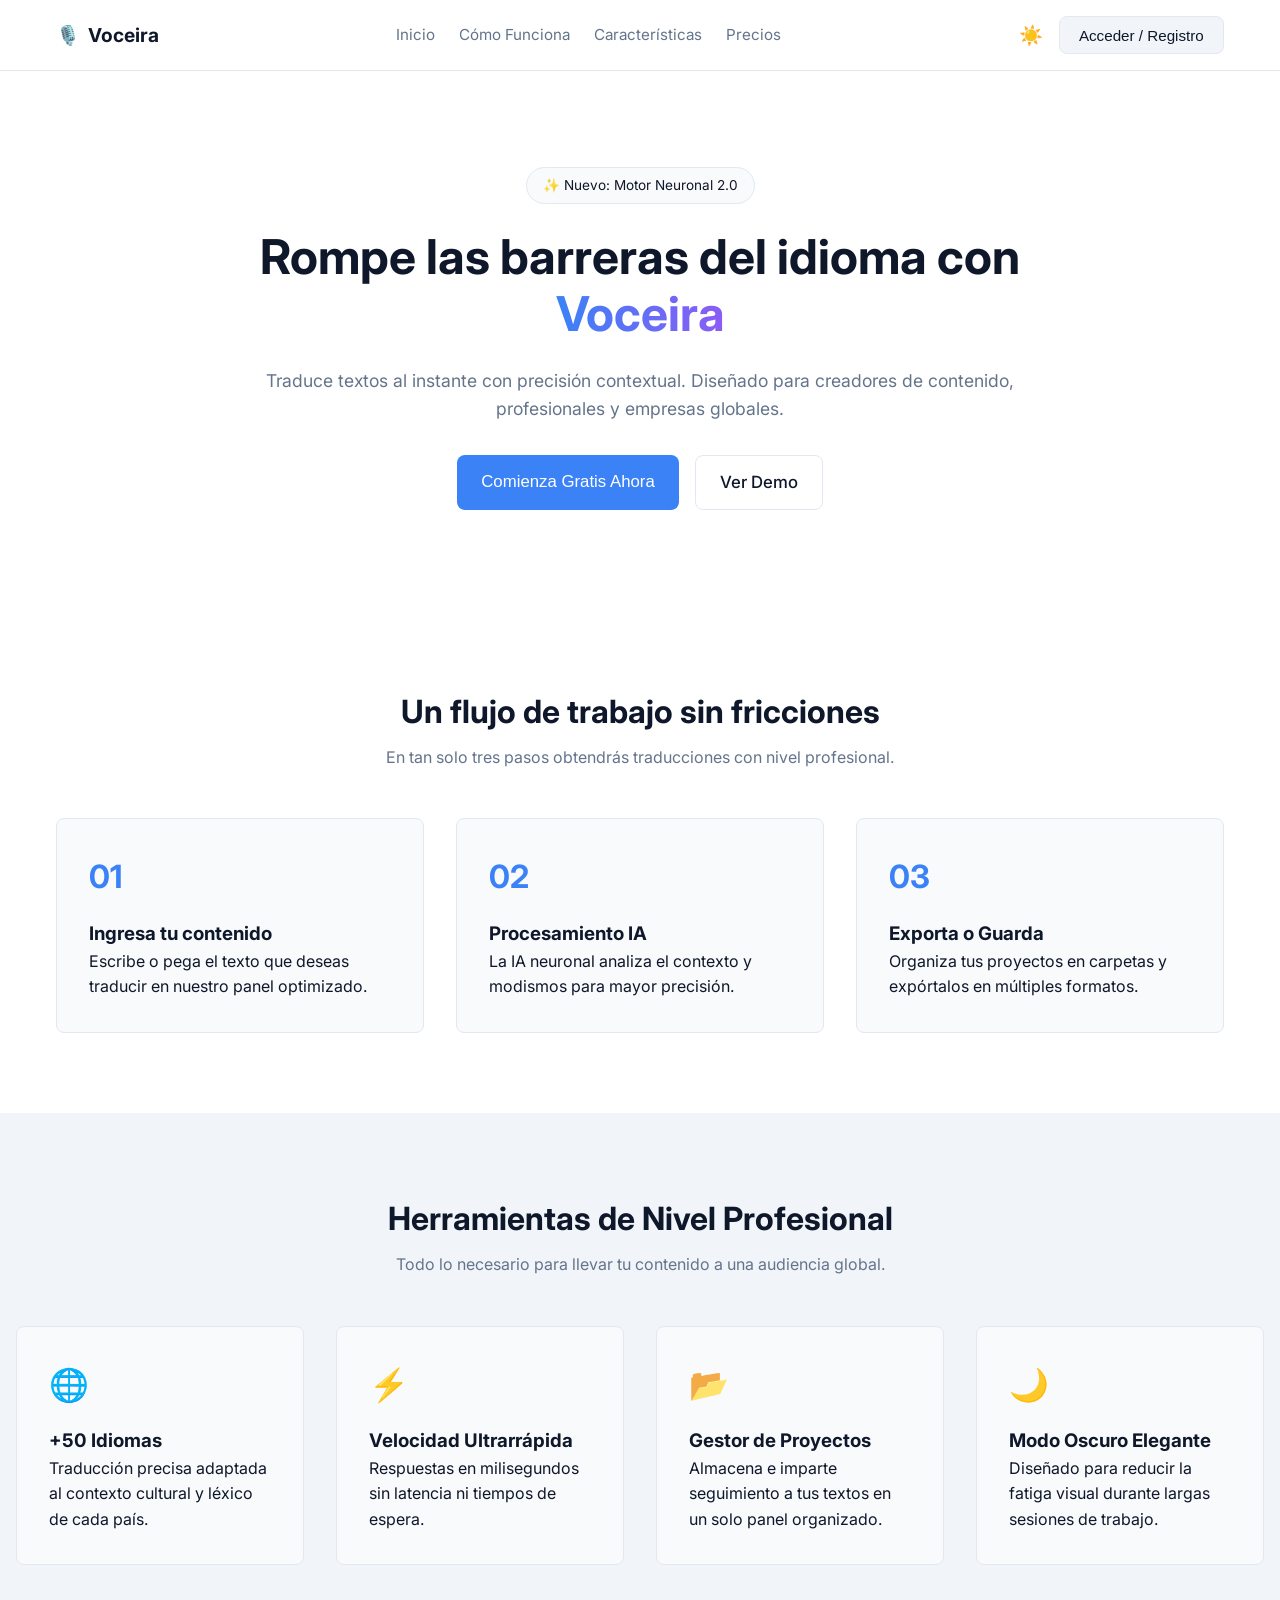
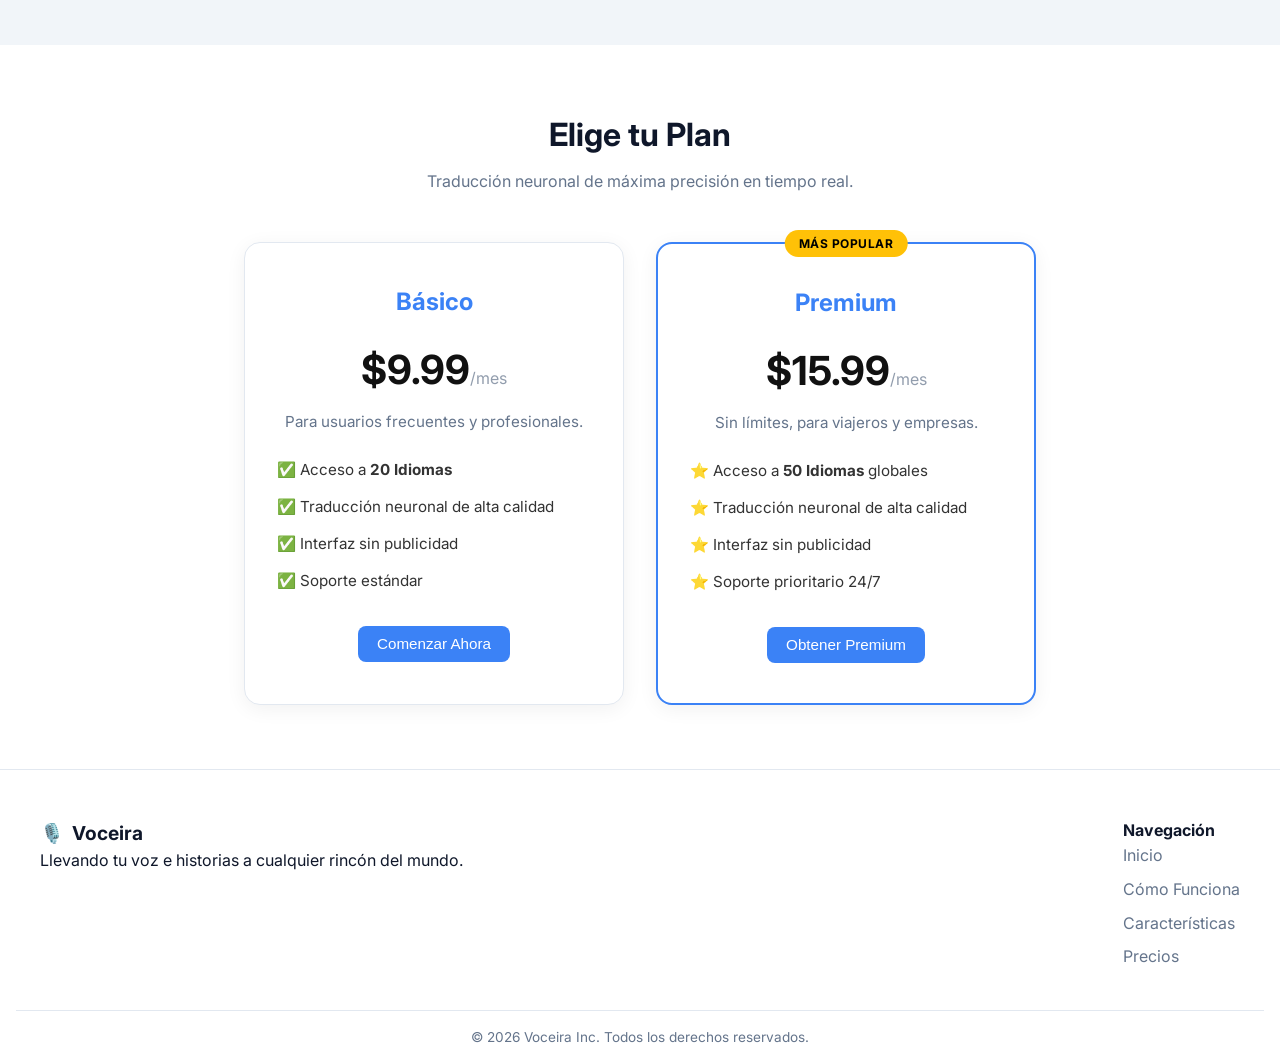
==== VOCEIRAWEB/app.html @ f8624eb5 "Add files via upload" ====
<!DOCTYPE html>
<html lang="es" data-theme="light">
<head>
  <meta charset="UTF-8">
  <meta name="viewport" content="width=device-width, initial-scale=1.0">
  <title>Voceira App - Panel de Control</title>
  <link rel="stylesheet" href="styles.css">
  <link href="https://fonts.googleapis.com/css2?family=Inter:wght@300;400;500;600;700&display=swap" rel="stylesheet">
</head>
<body class="app-body">

  <header class="navbar app-header">
    <div class="nav-container">
      <a href="app.html" class="logo">
        <span class="logo-icon">🎙️</span>
        <span class="logo-text">Voceira <span class="badge-app">PRO</span></span>
      </a>
      <div class="nav-actions">
        <button class="theme-toggle" id="theme-toggle" title="Cambiar tema">☀️</button>
        <a href="index.html" class="btn btn-outline btn-sm" id="btn-logout">Cerrar Sesión</a>
      </div>
    </div>
  </header>

  <div class="app-container">
    <!-- Sidebar -->
    <aside class="sidebar">
      <div class="user-card">
        <div class="avatar" id="user-avatar">US</div>
        <div class="user-details">
          <h4 id="user-name">Usuario</h4>
          <span id="user-plan-text">Plan Activo</span>
        </div>
      </div>
      <nav class="sidebar-nav">
        <button class="sidebar-btn active" data-panel="panel-traductor">
          <span>🌐</span> Traductor IA
        </button>
        <button class="sidebar-btn" data-panel="panel-proyectos">
          <span>📊</span> Mis Proyectos
        </button>
        <button class="sidebar-btn" data-panel="panel-ajustes">
          <span>⚙️</span> Ajustes
        </button>
      </nav>
    </aside>

    <!-- Main Content Area -->
    <main class="app-content">
      
      <!-- Panel Traductor -->
      <section id="panel-traductor" class="app-panel active-panel">
        <div class="panel-header">
          <h2>Traducción Neuronal</h2>
          <p>Selecciona los idiomas e ingresa tu texto para procesarlo en tiempo real.</p>
        </div>

        <div class="translator-card">
          <div class="translator-toolbar">
            <select id="lang-from" class="select-box">
              <option value="es">Español</option>
              <option value="en">Inglés</option>
            </select>
            <button class="btn-swap" id="btn-swap" title="Intercambiar idiomas">⇄</button>
            <select id="lang-to" class="select-box">
              <option value="en">Inglés</option>
              <option value="es">Español</option>
            </select>
          </div>

          <div class="translator-grid">
            <div class="text-box">
              <textarea id="translate-input" placeholder="Escribe o pega el texto aquí..."></textarea>
              <div class="box-footer">
                <span class="char-count" id="char-count">0 caracteres</span>
                <button class="btn btn-primary" id="btn-translate">Traducir Ahora</button>
              </div>
            </div>

            <div class="text-box output-box">
              <textarea id="translate-output" readonly placeholder="La traducción aparecerá aquí..."></textarea>
              <div class="box-footer">
                <span class="status-tag" id="status-tag">Listo</span>
                <button class="btn btn-secondary" id="btn-save">Guardar Proyecto</button>
              </div>
            </div>
          </div>
        </div>
      </section>

      <!-- Panel Proyectos -->
      <section id="panel-proyectos" class="app-panel">
        <div class="panel-header">
          <h2>Historial de Proyectos</h2>
          <p>Tus traducciones recientes guardadas en la nube.</p>
        </div>
        <div class="table-card">
          <table class="data-table">
            <thead>
              <tr>
                <th>Nombre del Proyecto</th>
                <th>Idiomas</th>
                <th>Fecha</th>
                <th>Estado</th>
              </tr>
            </thead>
            <tbody id="projects-list">
              <tr>
                <td>Documento Comercial V2</td>
                <td>ES ➔ EN</td>
                <td>Hoy, 10:42 AM</td>
                <td><span class="badge-status success">Completado</span></td>
              </tr>
              <tr>
                <td>Presentación para Cliente</td>
                <td>EN ➔ FR</td>
                <td>Ayer, 04:15 PM</td>
                <td><span class="badge-status success">Completado</span></td>
              </tr>
            </tbody>
          </table>
        </div>
      </section>

      <!-- Panel Ajustes -->
      <section id="panel-ajustes" class="app-panel">
        <div class="panel-header">
          <h2>Configuración de la Cuenta y Planes</h2>
        </div>
        <div class="settings-card">
          <h3>Gestionar Suscripción</h3>
          <p>Actualiza tu plan para desbloquear más idiomas en el motor.</p>
          <div class="btn-group-row">
            <button class="btn btn-secondary" id="btn-upgrade-basico">Cambiar a Plan Básico ($9.99 / 20 Idiomas)</button>
            <button class="btn btn-primary" id="btn-upgrade-premium">Cambiar a Plan Premium ($15.99 / 50 Idiomas)</button>
          </div>
        </div>
        <div class="settings-card danger-zone">
          <h3>Zona de Peligro</h3>
          <p>Reiniciar los datos borrará el usuario guardado localmente.</p>
          <button class="btn btn-outline btn-danger" id="btn-reset">Borrar Cache y Reiniciar</button>
        </div>
      </section>

    </main>
  </div>

  <script src="app.js"></script>
</body>
</html>
---- VOCEIRAWEB/styles.css ----
:root {
  /* Modo Claro */
  --bg-body: #ffffff;
  --bg-card: #f8fafc;
  --bg-alt: #f1f5f9;
  --text-main: #0f172a;
  --text-muted: #64748b;
  --primary: #3b82f6;
  --primary-hover: #2563eb;
  --border: #e2e8f0;
  --danger: #ef4444;
  --success: #10b981;
  --sidebar-bg: #f8fafc;
  --radius: 8px;
  --shadow: 0 4px 6px -1px rgba(0, 0, 0, 0.1);
}

[data-theme="dark"] {
  /* Modo Oscuro */
  --bg-body: #0f172a;
  --bg-card: #1e293b;
  --bg-alt: #1e293b;
  --text-main: #f8fafc;
  --text-muted: #94a3b8;
  --primary: #60a5fa;
  --primary-hover: #3b82f6;
  --border: #334155;
  --sidebar-bg: #0f172a;
  --shadow: 0 4px 6px -1px rgba(0, 0, 0, 0.5);
}

* {
  margin: 0;
  padding: 0;
  box-sizing: border-box;
}

body {
  font-family: 'Inter', sans-serif;
  background-color: var(--bg-body);
  color: var(--text-main);
  line-height: 1.6;
  transition: background-color 0.3s, color 0.3s;
}

a {
  text-decoration: none;
  color: inherit;
}

/* ===========================
   BOTONES
=========================== */
.btn {
  display: inline-block;
  padding: 0.6rem 1.2rem;
  border-radius: var(--radius);
  font-weight: 500;
  cursor: pointer;
  border: none;
  transition: all 0.2s;
  text-align: center;
  font-size: 0.95rem;
}

.btn-primary {
  background: var(--primary);
  color: #fff;
}

.btn-primary:hover {
  background: var(--primary-hover);
}

.btn-secondary {
  background: var(--bg-alt);
  color: var(--text-main);
  border: 1px solid var(--border);
}

.btn-secondary:hover {
  background: var(--border);
}

.btn-outline {
  background: transparent;
  color: var(--text-main);
  border: 1px solid var(--border);
}

.btn-outline:hover {
  border-color: var(--primary);
  color: var(--primary);
}

.btn-danger {
  color: var(--danger);
  border-color: var(--danger);
}
.btn-danger:hover {
  background: var(--danger);
  color: #fff;
}

.btn-large {
  padding: 0.8rem 1.5rem;
  font-size: 1.05rem;
}
.btn-sm {
  padding: 0.4rem 0.8rem;
  font-size: 0.85rem;
}
.btn-full {
  width: 100%;
}

/* ===========================
   NAVBAR (INDEX)
=========================== */
.navbar {
  border-bottom: 1px solid var(--border);
  background: var(--bg-body);
  position: sticky;
  top: 0;
  z-index: 100;
}
.nav-container {
  max-width: 1200px;
  margin: 0 auto;
  padding: 1rem;
  display: flex;
  justify-content: space-between;
  align-items: center;
}
.logo {
  display: flex;
  align-items: center;
  gap: 0.5rem;
  font-weight: 700;
  font-size: 1.2rem;
}
.nav-links {
  display: flex;
  gap: 1.5rem;
  align-items: center;
}
.nav-link {
  font-size: 0.95rem;
  color: var(--text-muted);
}
.nav-link:hover {
  color: var(--primary);
}
.nav-actions {
  display: flex;
  gap: 1rem;
  align-items: center;
}
.theme-toggle {
  background: none;
  border: none;
  font-size: 1.2rem;
  cursor: pointer;
}
.hamburger {
  display: none;
  background: none;
  border: none;
  flex-direction: column;
  gap: 4px;
  cursor: pointer;
}
.hamburger .bar {
  width: 25px;
  height: 3px;
  background-color: var(--text-main);
  transition: 0.3s;
}
.nav-mobile-actions {
  display: none;
}

@media (max-width: 768px) {
  .hamburger { display: flex; }
  .nav-actions { display: none; }
  .nav-links {
    display: none;
    flex-direction: column;
    position: absolute;
    top: 60px;
    left: 0;
    width: 100%;
    background: var(--bg-body);
    border-bottom: 1px solid var(--border);
    padding: 1rem;
  }
  .nav-links.active { display: flex; }
  .nav-mobile-actions { display: flex; flex-direction: column; gap: 1rem; margin-top: 1rem; }
}

/* ===========================
   SECCIONES (INDEX)
=========================== */
.section-padding {
  padding: 5rem 1rem;
  max-width: 1200px;
  margin: 0 auto;
}
.bg-alt {
  background-color: var(--bg-alt);
  max-width: 100%;
}
.section-header {
  text-align: center;
  margin-bottom: 3rem;
}
.section-header h2 {
  font-size: 2rem;
  margin-bottom: 0.5rem;
}
.section-header p {
  color: var(--text-muted);
}

/* HERO */
.hero-section {
  text-align: center;
  padding: 6rem 1rem;
  max-width: 800px;
  margin: 0 auto;
}
.badge {
  display: inline-block;
  background: var(--bg-card);
  border: 1px solid var(--border);
  padding: 0.4rem 1rem;
  border-radius: 50px;
  font-size: 0.85rem;
  margin-bottom: 1.5rem;
}
.hero-section h1 {
  font-size: 3rem;
  line-height: 1.2;
  margin-bottom: 1.5rem;
}
.gradient-text {
  background: linear-gradient(90deg, var(--primary), #8b5cf6);
  -webkit-background-clip: text;
  -webkit-text-fill-color: transparent;
}
.hero-subtitle {
  font-size: 1.1rem;
  color: var(--text-muted);
  margin-bottom: 2rem;
}
.hero-buttons {
  display: flex;
  justify-content: center;
  gap: 1rem;
}

/* CARDS */
.steps-grid, .features-grid, .pricing-grid {
  display: grid;
  grid-template-columns: repeat(auto-fit, minmax(280px, 1fr));
  gap: 2rem;
}
.step-card, .feature-card {
  background: var(--bg-card);
  padding: 2rem;
  border-radius: var(--radius);
  border: 1px solid var(--border);
}
.step-icon, .feature-icon {
  font-size: 2rem;
  margin-bottom: 1rem;
  color: var(--primary);
  font-weight: 700;
}
.pricing-card {
  background: var(--bg-card);
  border: 1px solid var(--border);
  padding: 2rem;
  border-radius: var(--radius);
  position: relative;
}
.pricing-card.popular {
  border-color: var(--primary);
  transform: scale(1.05);
}
.popular-tag {
  position: absolute;
  top: -12px;
  left: 50%;
  transform: translateX(-50%);
  background: var(--primary);
  color: white;
  padding: 0.2rem 1rem;
  border-radius: 50px;
  font-size: 0.8rem;
}
.pricing-card .price {
  font-size: 2.5rem;
  font-weight: 700;
  margin: 1.5rem 0;
}
.pricing-card .price span {
  font-size: 1rem;
  color: var(--text-muted);
  font-weight: 400;
}
.pricing-features {
  list-style: none;
  margin-bottom: 2rem;
}
.pricing-features li {
  margin-bottom: 0.8rem;
  color: var(--text-muted);
}

/* FOOTER */
.footer {
  border-top: 1px solid var(--border);
  padding: 3rem 1rem 1rem;
}
.footer-container {
  max-width: 1200px;
  margin: 0 auto;
  display: flex;
  justify-content: space-between;
  flex-wrap: wrap;
  gap: 2rem;
  margin-bottom: 2rem;
}
.footer-links a {
  display: block;
  color: var(--text-muted);
  margin-bottom: 0.5rem;
}
.footer-bottom {
  text-align: center;
  color: var(--text-muted);
  font-size: 0.85rem;
  border-top: 1px solid var(--border);
  padding-top: 1rem;
}

/* ===========================
   MODAL DE AUTENTICACIÓN
=========================== */
.modal-overlay {
  position: fixed;
  top: 0; left: 0; width: 100%; height: 100%;
  background: rgba(0,0,0,0.5);
  display: none;
  justify-content: center;
  align-items: center;
  z-index: 1000;
}
.modal-overlay.active {
  display: flex;
}
.modal-card {
  background: var(--bg-body);
  padding: 2rem;
  border-radius: var(--radius);
  width: 90%;
  max-width: 400px;
  position: relative;
  box-shadow: var(--shadow);
}
.close-modal {
  position: absolute;
  top: 1rem; right: 1rem;
  background: none; border: none; font-size: 1.5rem;
  cursor: pointer; color: var(--text-muted);
}
.auth-tabs {
  display: flex;
  margin-bottom: 1.5rem;
  border-bottom: 1px solid var(--border);
}
.tab-btn {
  flex: 1;
  background: none; border: none;
  padding: 0.8rem;
  cursor: pointer;
  color: var(--text-muted);
  border-bottom: 2px solid transparent;
}
.tab-btn.active {
  color: var(--primary);
  border-color: var(--primary);
}
.auth-form {
  display: none;
}
.auth-form.active-form {
  display: block;
}
.auth-desc {
  font-size: 0.85rem;
  color: var(--text-muted);
  margin-bottom: 1.5rem;
}
.input-group {
  margin-bottom: 1rem;
}
.input-group label {
  display: block;
  font-size: 0.85rem;
  margin-bottom: 0.4rem;
}
.input-group input {
  width: 100%;
  padding: 0.8rem;
  border: 1px solid var(--border);
  border-radius: var(--radius);
  background: var(--bg-card);
  color: var(--text-main);
}

/* ===========================
   DASHBOARD APP (app.html)
=========================== */
.app-body {
  height: 100vh;
  display: flex;
  flex-direction: column;
}
.badge-app {
  background: var(--primary);
  color: white;
  font-size: 0.6rem;
  padding: 2px 6px;
  border-radius: 4px;
  vertical-align: super;
}
.app-container {
  display: flex;
  flex: 1;
  overflow: hidden;
}

/* Sidebar */
.sidebar {
  width: 260px;
  background: var(--sidebar-bg);
  border-right: 1px solid var(--border);
  padding: 1.5rem;
  display: flex;
  flex-direction: column;
}
.user-card {
  display: flex;
  align-items: center;
  gap: 1rem;
  margin-bottom: 2rem;
  padding-bottom: 1rem;
  border-bottom: 1px solid var(--border);
}
.avatar {
  width: 40px; height: 40px;
  background: var(--primary);
  color: white;
  border-radius: 50%;
  display: flex; justify-content: center; align-items: center;
  font-weight: bold;
}
.user-details h4 { font-size: 0.9rem; }
.user-details span { font-size: 0.75rem; color: var(--text-muted); }

.sidebar-nav {
  display: flex;
  flex-direction: column;
  gap: 0.5rem;
}
.sidebar-btn {
  background: none; border: none;
  text-align: left;
  padding: 0.8rem 1rem;
  border-radius: var(--radius);
  cursor: pointer;
  color: var(--text-muted);
  display: flex; align-items: center; gap: 0.8rem;
  transition: 0.2s;
}
.sidebar-btn:hover { background: var(--bg-body); }
.sidebar-btn.active {
  background: var(--primary);
  color: white;
}

/* App Content */
.app-content {
  flex: 1;
  padding: 2rem;
  overflow-y: auto;
  background: var(--bg-body);
}
.app-panel {
  display: none;
}
.app-panel.active-panel {
  display: block;
  animation: fadeIn 0.3s;
}
@keyframes fadeIn {
  from { opacity: 0; transform: translateY(10px); }
  to { opacity: 1; transform: translateY(0); }
}

.panel-header { margin-bottom: 2rem; }
.panel-header p { color: var(--text-muted); }

/* Translator */
.translator-card {
  background: var(--bg-card);
  border: 1px solid var(--border);
  border-radius: var(--radius);
  overflow: hidden;
}
.translator-toolbar {
  display: flex;
  align-items: center;
  padding: 1rem;
  border-bottom: 1px solid var(--border);
  gap: 1rem;
}
.select-box {
  padding: 0.5rem;
  border: 1px solid var(--border);
  border-radius: var(--radius);
  background: var(--bg-body);
  color: var(--text-main);
  flex: 1;
}
.btn-swap {
  background: var(--bg-body);
  border: 1px solid var(--border);
  border-radius: 50%;
  width: 36px; height: 36px;
  cursor: pointer;
  color: var(--text-main);
}
.translator-grid {
  display: grid;
  grid-template-columns: 1fr 1fr;
}
.text-box {
  display: flex; flex-direction: column;
  border-right: 1px solid var(--border);
}
.text-box textarea {
  width: 100%;
  height: 250px;
  border: none;
  padding: 1rem;
  resize: none;
  background: transparent;
  color: var(--text-main);
  font-family: inherit;
}
.text-box textarea:focus { outline: none; }
.output-box { border-right: none; background: var(--bg-body); }
.box-footer {
  padding: 1rem;
  border-top: 1px solid var(--border);
  display: flex;
  justify-content: space-between;
  align-items: center;
}
.char-count, .status-tag {
  font-size: 0.8rem;
  color: var(--text-muted);
}

/* Settings y Tablas */
.settings-card {
  background: var(--bg-card);
  border: 1px solid var(--border);
  padding: 1.5rem;
  border-radius: var(--radius);
  margin-bottom: 1.5rem;
}
.settings-card p {
  color: var(--text-muted);
  margin-bottom: 1rem;
}
.btn-group-row {
  display: flex;
  gap: 1rem;
  flex-wrap: wrap;
}

.table-card {
  background: var(--bg-card);
  border: 1px solid var(--border);
  border-radius: var(--radius);
  overflow-x: auto;
}
.data-table {
  width: 100%;
  border-collapse: collapse;
}
.data-table th, .data-table td {
  padding: 1rem;
  text-align: left;
  border-bottom: 1px solid var(--border);
}
.data-table th { background: var(--bg-body); color: var(--text-muted); font-weight: 500;}
.badge-status.success {
  background: rgba(16, 185, 129, 0.1);
  color: var(--success);
  padding: 0.2rem 0.6rem;
  border-radius: 50px;
  font-size: 0.8rem;
}

/* Responsive Dashboard */
@media (max-width: 900px) {
  .translator-grid { grid-template-columns: 1fr; }
  .text-box { border-right: none; border-bottom: 1px solid var(--border); }
}
@media (max-width: 768px) {
  .app-container { flex-direction: column; }
  .sidebar { width: 100%; flex-direction: row; flex-wrap: wrap; justify-content: space-between; padding: 1rem; border-right: none; border-bottom: 1px solid var(--border);}
  .user-card { border-bottom: none; margin-bottom: 0; padding-bottom: 0; }
  .sidebar-nav { flex-direction: row; width: 100%; margin-top: 1rem; overflow-x: auto; }
}
/* ==========================================
   ESTILOS DE PRECIOS (MODO CLARO Y OSCURO)
   ========================================== */

.pricing-section {
  padding: 4rem 1rem;
}

.pricing-cards-container {
  display: flex;
  justify-content: center;
  gap: 2rem;
  flex-wrap: wrap;
  margin-top: 2rem;
}

.pricing-card {
  flex: 1;
  min-width: 280px;
  max-width: 380px;
  padding: 2.5rem 2rem;
  border-radius: 16px;
  background-color: var(--card-bg, #ffffff);
  color: var(--text-color, #222222);
  border: 1px solid var(--border-color, #e2e8f0);
  box-shadow: 0 4px 20px rgba(0, 0, 0, 0.06);
  text-align: center;
  position: relative;
  transition: transform 0.3s ease, box-shadow 0.3s ease, background-color 0.3s ease;
}

.pricing-card:hover {
  transform: translateY(-5px);
  box-shadow: 0 10px 25px rgba(0, 0, 0, 0.12);
}

.pricing-card h3 {
  color: var(--primary, #007bff);
  font-size: 1.5rem;
  margin-bottom: 0.5rem;
}

.pricing-card .price {
  font-size: 2.5rem;
  font-weight: bold;
  margin: 1rem 0 0.5rem 0;
  color: var(--text-color, #111111);
}

.pricing-card .price span {
  font-size: 1rem;
  font-weight: normal;
  opacity: 0.7;
}

.pricing-subtitle {
  color: var(--text-muted, #666666);
  font-size: 0.95rem;
  margin-bottom: 1.5rem;
}

.pricing-features {
  list-style: none;
  padding: 0;
  margin: 0 0 2rem 0;
  text-align: left;
}

.pricing-features li {
  margin-bottom: 0.8rem;
  font-size: 0.95rem;
  color: var(--text-color, #333333);
}

/* Tarjeta Premium resaltada */
.pricing-card.premium {
  border: 2px solid var(--primary, #007bff);
}

.badge-popular {
  position: absolute;
  top: -14px;
  left: 50%;
  transform: translateX(-50%);
  background-color: #ffc107;
  color: #000000;
  padding: 4px 14px;
  border-radius: 20px;
  font-size: 0.75rem;
  font-weight: bold;
  letter-spacing: 0.5px;
}

/* Reglas automáticas para Modo Oscuro */
[data-theme="dark"] .pricing-card {
  background-color: var(--card-bg, #1e1e2d);
  color: var(--text-color, #f1f1f1);
  border-color: var(--border-color, #2b2b3d);
  box-shadow: 0 4px 20px rgba(0, 0, 0, 0.4);
}

[data-theme="dark"] .pricing-card .price {
  color: #ffffff;
}

[data-theme="dark"] .pricing-subtitle {
  color: #a0aec0;
}

[data-theme="dark"] .pricing-features li {
  color: #e2e8f0;
}

[data-theme="dark"] .pricing-card.premium {
  border-color: var(--primary, #3b82f6);
}
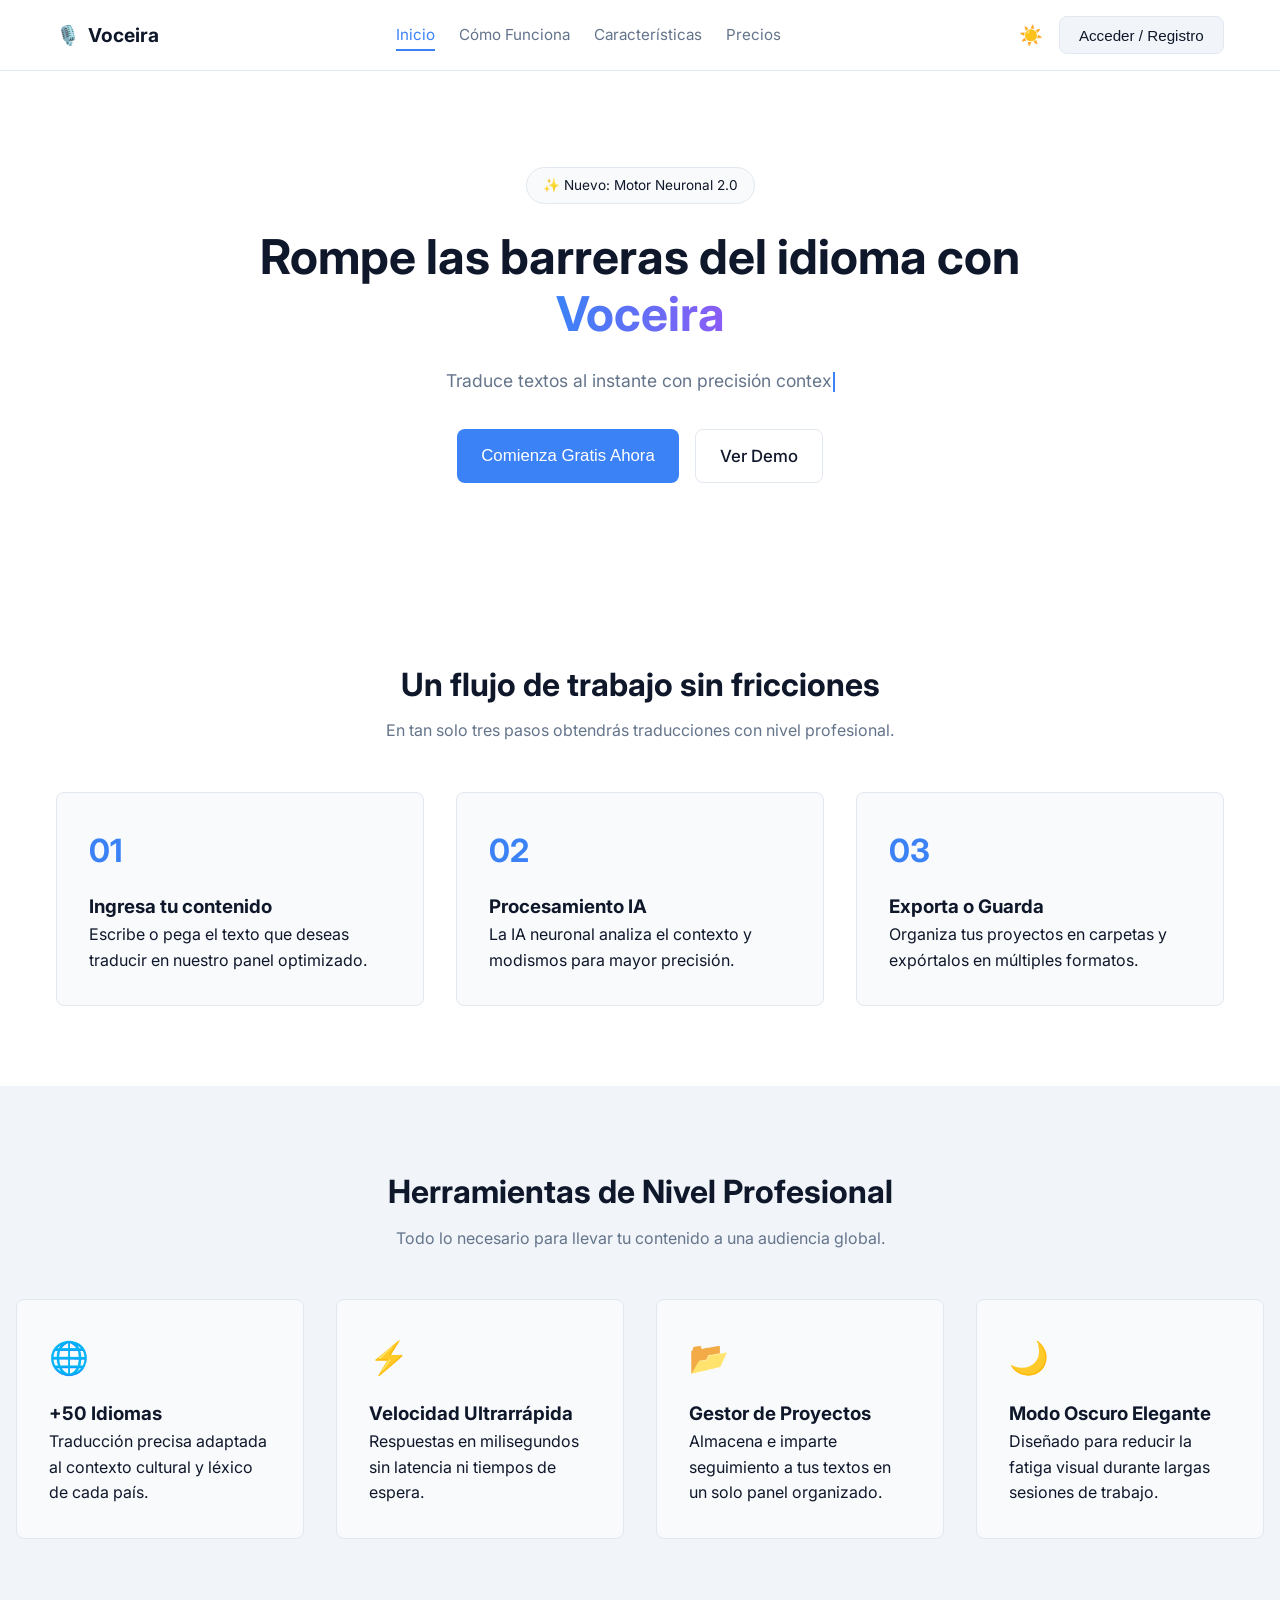
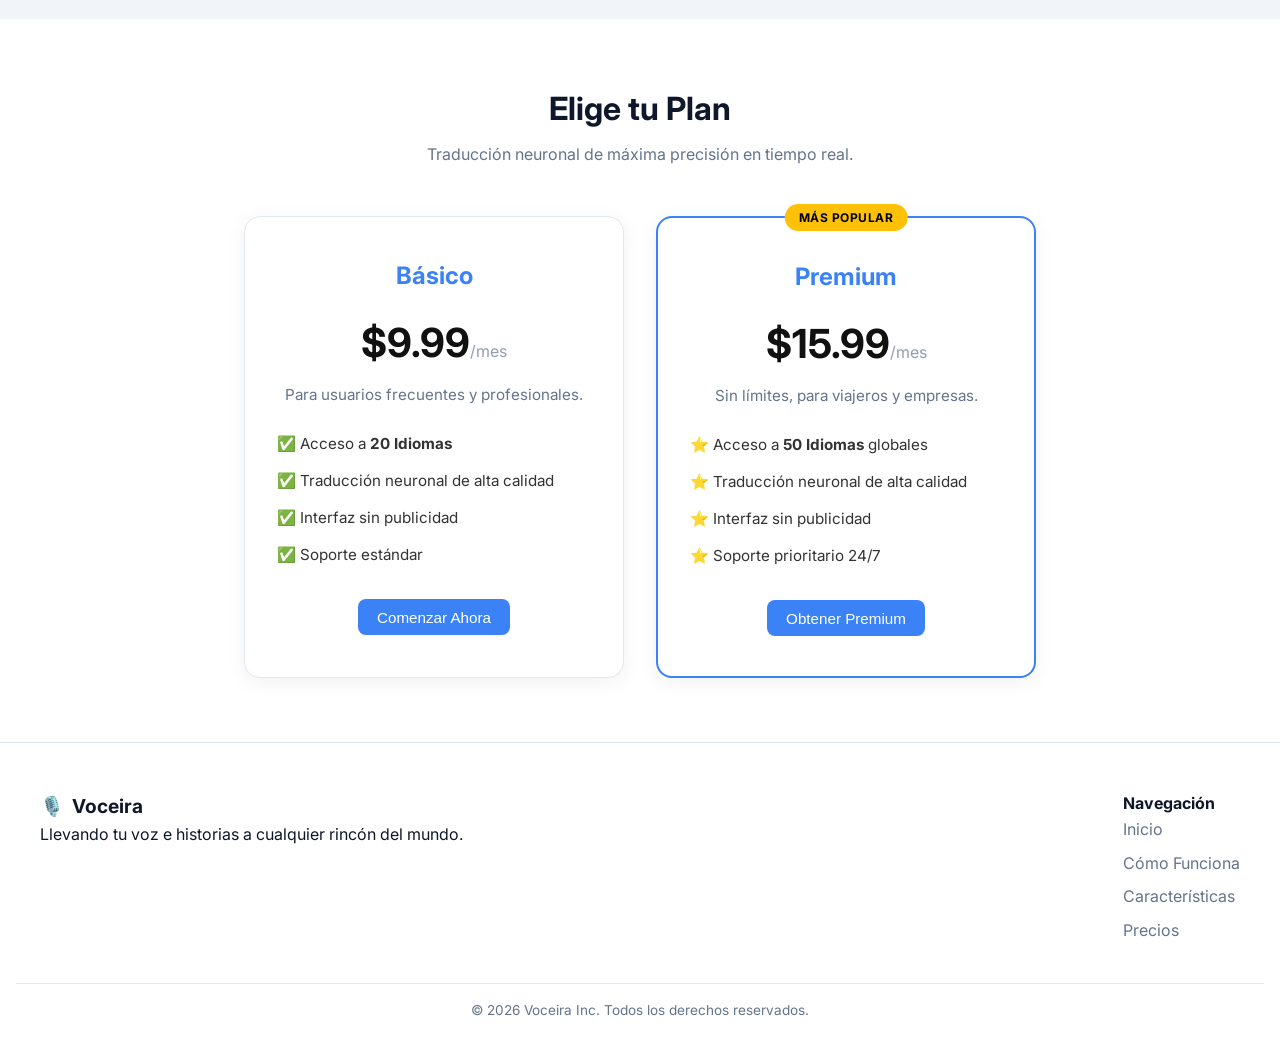
==== commit 3450a4f8: "Update app.html" ====
--- a/VOCEIRAWEB/app.html
+++ b/VOCEIRAWEB/app.html
@@ -36,6 +36,9 @@
         <button class="sidebar-btn active" data-panel="panel-traductor">
           <span>🌐</span> Traductor IA
         </button>
+        <button class="sidebar-btn" data-panel="panel-llamada">
+          <span>📞</span> Demo Llamada
+        </button>
         <button class="sidebar-btn" data-panel="panel-proyectos">
           <span>📊</span> Mis Proyectos
         </button>
@@ -47,7 +50,7 @@
 
     <!-- Main Content Area -->
     <main class="app-content">
-      
+
       <!-- Panel Traductor -->
       <section id="panel-traductor" class="app-panel active-panel">
         <div class="panel-header">
@@ -84,6 +87,52 @@
                 <button class="btn btn-secondary" id="btn-save">Guardar Proyecto</button>
               </div>
             </div>
+          </div>
+        </div>
+      </section>
+
+      <!-- Panel Demo Llamada en Vivo -->
+      <section id="panel-llamada" class="app-panel">
+        <div class="panel-header">
+          <h2>Simulación de Llamada en Vivo</h2>
+          <p>Así se ve Voceira traduciendo una conversación en tiempo real, palabra por palabra.</p>
+        </div>
+
+        <div class="call-card">
+          <div class="call-header">
+            <div class="call-status">
+              <span class="call-dot" id="call-dot"></span>
+              <span id="call-status-text">Llamada no iniciada</span>
+            </div>
+            <div class="call-timer" id="call-timer">00:00</div>
+          </div>
+
+          <div class="call-participants">
+            <div class="participant">
+              <div class="participant-avatar">🧑</div>
+              <div class="participant-info">
+                <h4>Ana</h4>
+                <span>Español 🇪🇸</span>
+              </div>
+              <div class="mic-wave" id="mic-wave-a"><span></span><span></span><span></span></div>
+            </div>
+            <div class="participant">
+              <div class="participant-avatar">👨</div>
+              <div class="participant-info">
+                <h4>John</h4>
+                <span>Inglés 🇺🇸</span>
+              </div>
+              <div class="mic-wave" id="mic-wave-b"><span></span><span></span><span></span></div>
+            </div>
+          </div>
+
+          <div class="call-transcript" id="call-transcript">
+            <p class="call-empty-hint" id="call-empty-hint">Presioná "Iniciar Simulación" para ver la traducción en vivo.</p>
+          </div>
+
+          <div class="call-controls">
+            <button class="btn btn-primary" id="btn-start-call">▶ Iniciar Simulación</button>
+            <button class="btn btn-outline" id="btn-reset-call">Reiniciar</button>
           </div>
         </div>
       </section>
@@ -147,4 +196,4 @@
 
   <script src="app.js"></script>
 </body>
-</html>+</html>
--- a/VOCEIRAWEB/styles.css
+++ b/VOCEIRAWEB/styles.css
@@ -1,3 +1,8 @@
+html {
+  scroll-behavior: smooth;
+  scroll-padding-top: 90px; /* evita que la navbar fija tape el título de la sección */
+}
+
 :root {
   /* Modo Claro */
   --bg-body: #ffffff;
@@ -147,8 +152,27 @@
 .nav-link {
   font-size: 0.95rem;
   color: var(--text-muted);
+  position: relative;
+  transition: color 0.2s;
+}
+.nav-link::after {
+  content: '';
+  position: absolute;
+  left: 0;
+  bottom: -4px;
+  width: 0;
+  height: 2px;
+  background: var(--primary);
+  transition: width 0.25s ease;
 }
 .nav-link:hover {
+  color: var(--primary);
+}
+.nav-link:hover::after,
+.nav-link.active-link::after {
+  width: 100%;
+}
+.nav-link.active-link {
   color: var(--primary);
 }
 .nav-actions {
@@ -252,6 +276,24 @@
   font-size: 1.1rem;
   color: var(--text-muted);
   margin-bottom: 2rem;
+  min-height: 1.7em;
+}
+.hero-subtitle::after {
+  content: '';
+  display: inline-block;
+  width: 2px;
+  height: 1.1em;
+  background: var(--primary);
+  margin-left: 2px;
+  vertical-align: middle;
+  animation: blink-cursor 0.8s step-end infinite;
+}
+.hero-subtitle.typing-done::after {
+  display: none;
+}
+@keyframes blink-cursor {
+  0%, 100% { opacity: 1; }
+  50% { opacity: 0; }
 }
 .hero-buttons {
   display: flex;
@@ -270,6 +312,18 @@
   padding: 2rem;
   border-radius: var(--radius);
   border: 1px solid var(--border);
+  transition: transform 0.3s ease, box-shadow 0.3s ease, border-color 0.3s ease;
+}
+
+.step-card:hover, .feature-card:hover {
+  transform: translateY(-5px);
+  box-shadow: 0 10px 25px rgba(0, 0, 0, 0.12);
+  border-color: var(--primary);
+}
+
+[data-theme="dark"] .step-card:hover,
+[data-theme="dark"] .feature-card:hover {
+  box-shadow: 0 10px 25px rgba(0, 0, 0, 0.4);
 }
 .step-icon, .feature-icon {
   font-size: 2rem;
@@ -743,4 +797,4 @@
 
 [data-theme="dark"] .pricing-card.premium {
   border-color: var(--primary, #3b82f6);
-}+}
